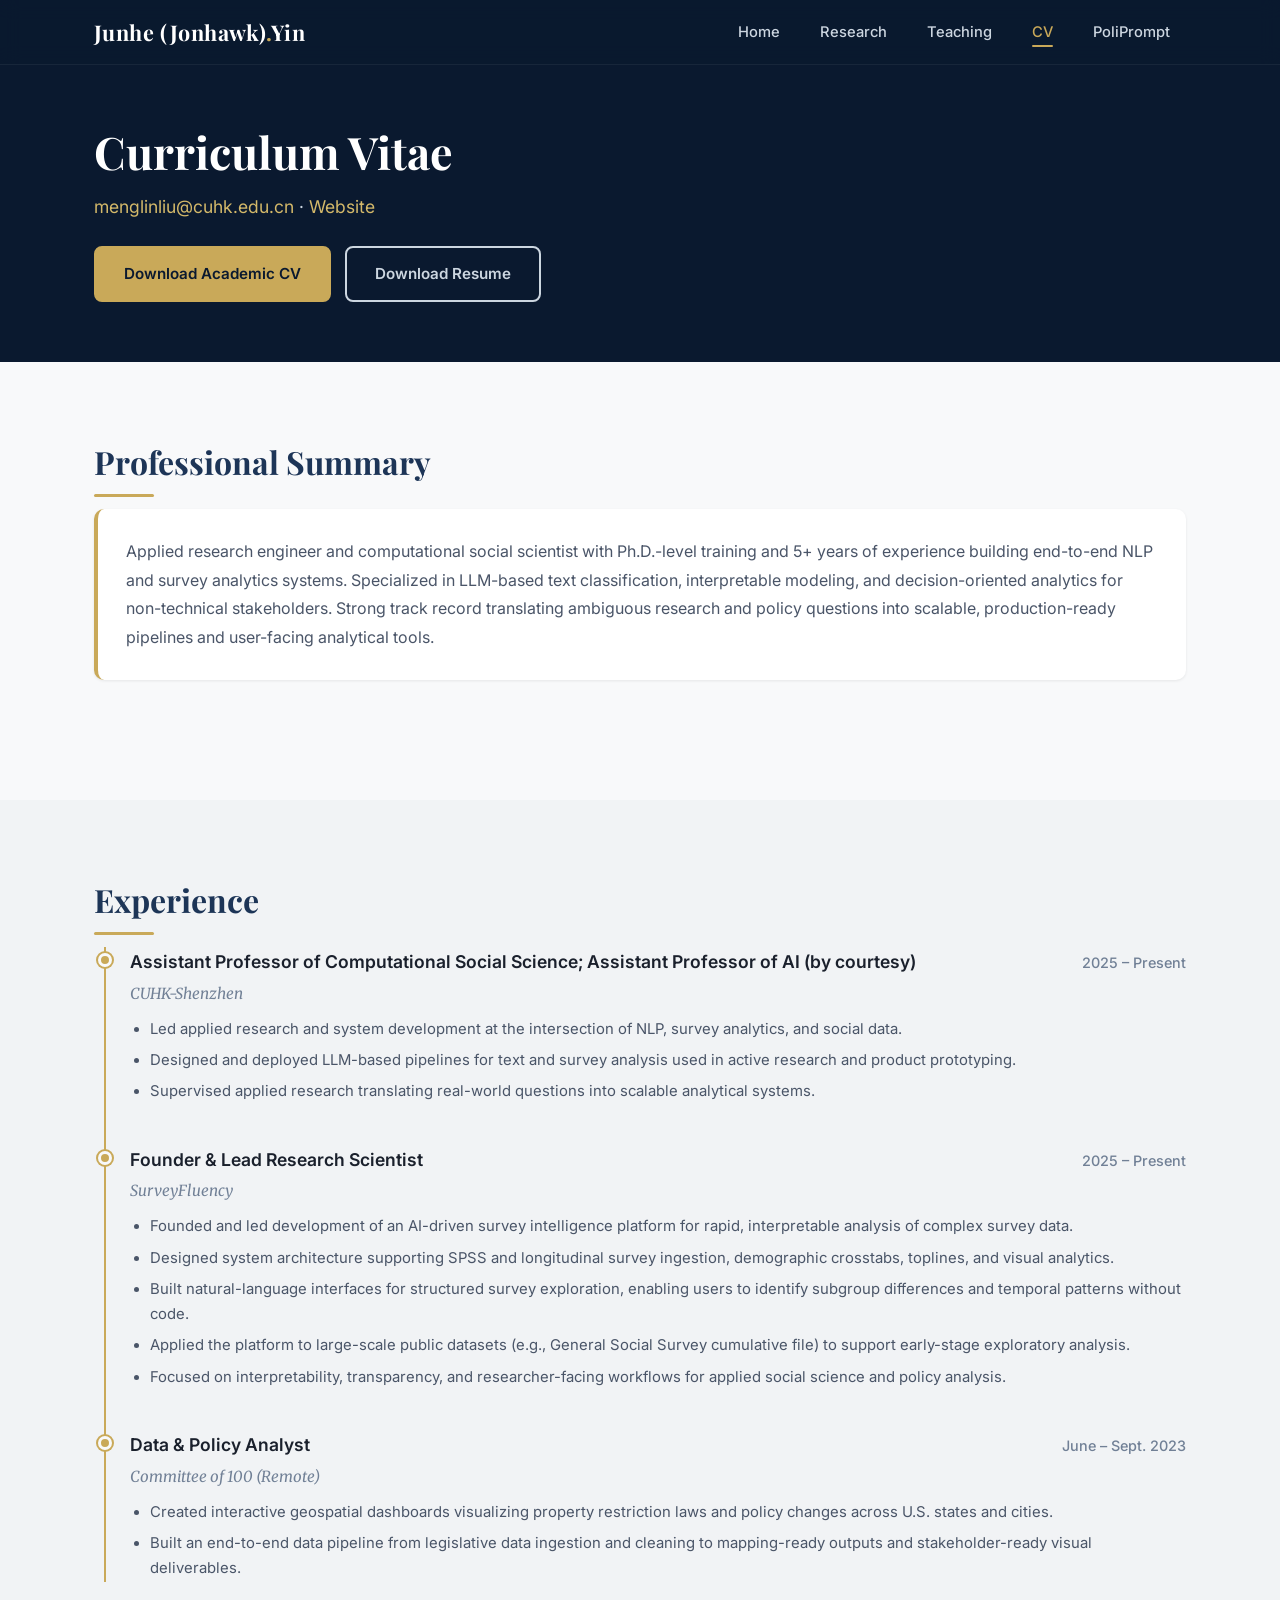
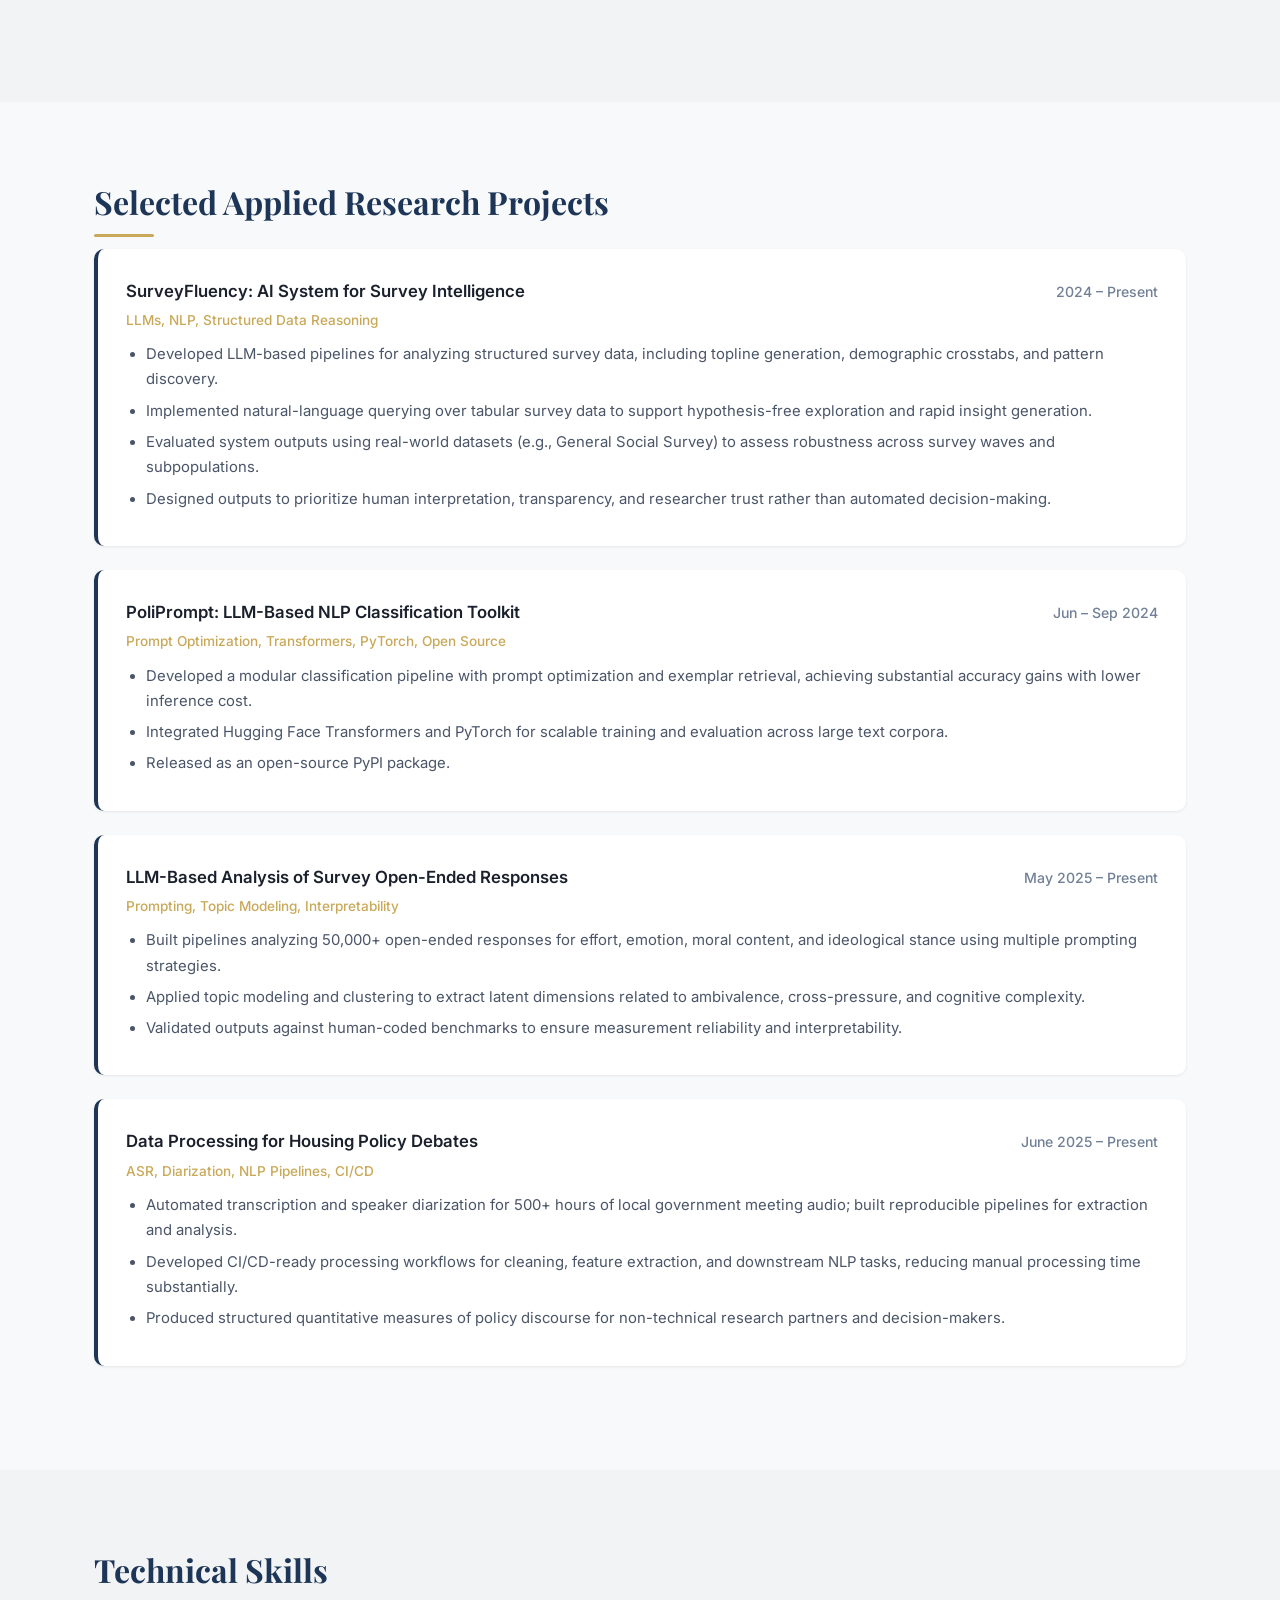
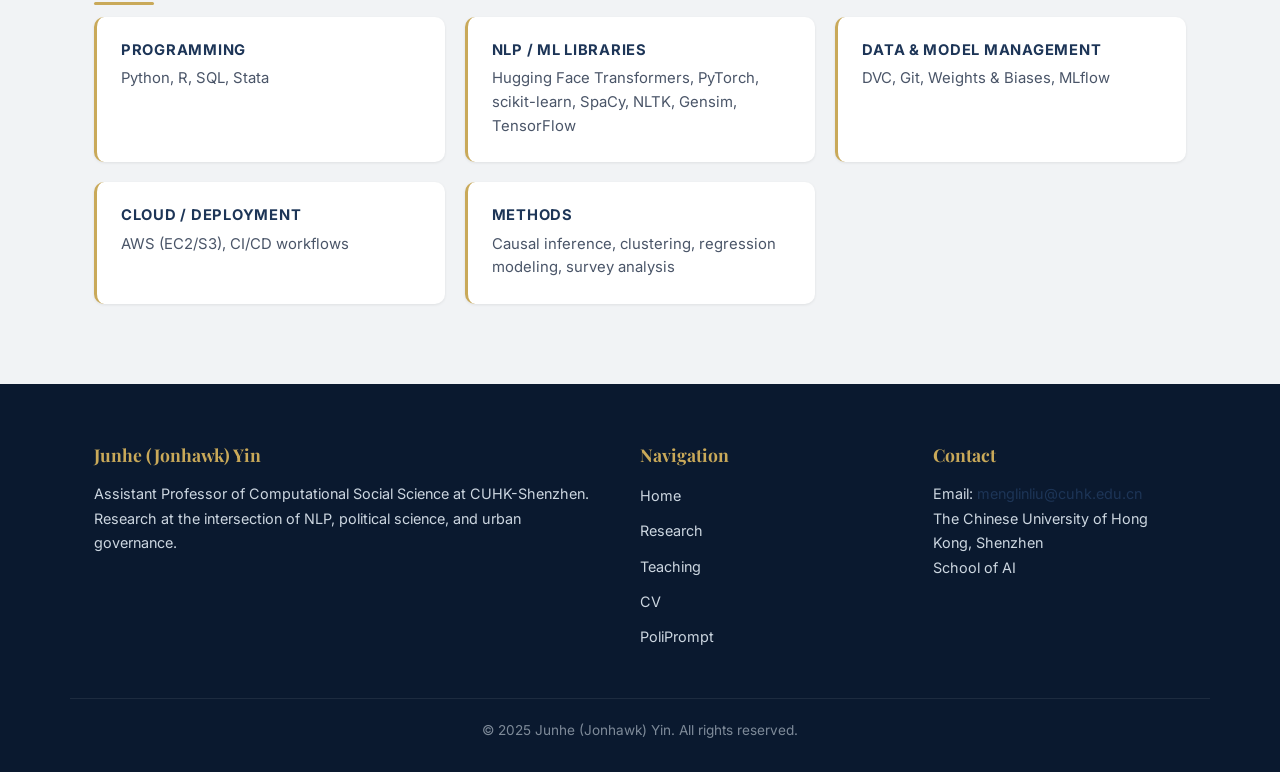
==== CV.html @ c98732db "update" ====
<!DOCTYPE html>
<html lang="en">
<head>
    <meta charset="UTF-8">
    <meta name="viewport" content="width=device-width, initial-scale=1.0">
    <title>CV | Junhe (Jonhawk) Yin</title>

    <link rel="preconnect" href="https://fonts.googleapis.com">
    <link rel="preconnect" href="https://fonts.gstatic.com" crossorigin>
    <link href="https://fonts.googleapis.com/css2?family=Inter:wght@300;400;500;600;700&family=Merriweather:wght@300;400&family=Playfair+Display:wght@400;600;700&display=swap" rel="stylesheet">
    <link rel="stylesheet" href="css/style.css">
</head>
<body>

    <!-- ========== HEADER ========== -->
    <header class="site-header">
        <div class="nav-inner">
            <a href="index.html" class="nav-logo">Junhe (Jonhawk)<span class="dot">.</span>Yin</a>
            <button class="hamburger" aria-label="Toggle navigation">
                <span></span><span></span><span></span>
            </button>
            <ul class="nav-links">
                <li><a href="index.html">Home</a></li>
                <li><a href="research.html">Research</a></li>
                <li><a href="teaching.html">Teaching</a></li>
                <li><a href="CV.html" class="active">CV</a></li>
                <li><a href="Poliprompt_Package.html">PoliPrompt</a></li>
            </ul>
        </div>
    </header>

    <!-- ========== PAGE BANNER ========== -->
    <section class="page-banner">
        <div class="container">
            <h1>Curriculum Vitae</h1>
            <p class="banner-contact">
                <a href="mailto:menglinliu@cuhk.edu.cn">menglinliu@cuhk.edu.cn</a> &middot;
                <a href="https://menglinmileyliu.github.io/index.html">Website</a>
            </p>
            <div class="banner-buttons">
                <a href="MenglinLIU_CV.pdf" target="_blank" class="btn btn-gold">Download Academic CV</a>
                <a href="MenglinLiu_Resume.pdf" target="_blank" class="btn btn-outline">Download Resume</a>
            </div>
        </div>
    </section>

    <!-- ========== SUMMARY ========== -->
    <section class="section">
        <div class="container">
            <h2 class="section-heading reveal">Professional Summary</h2>
            <div class="summary-box reveal" data-delay="100">
                Applied research engineer and computational social scientist with Ph.D.-level training and 5+ years of experience building end-to-end NLP and survey analytics systems. Specialized in LLM-based text classification, interpretable modeling, and decision-oriented analytics for non-technical stakeholders. Strong track record translating ambiguous research and policy questions into scalable, production-ready pipelines and user-facing analytical tools.
            </div>
        </div>
    </section>

    <!-- ========== EXPERIENCE TIMELINE ========== -->
    <section class="section section--alt">
        <div class="container">
            <h2 class="section-heading reveal">Experience</h2>

            <div class="timeline reveal" data-delay="100">
                <div class="timeline-item">
                    <div class="tl-header">
                        <span class="tl-title">Assistant Professor of Computational Social Science; Assistant Professor of AI (by courtesy)</span>
                        <span class="tl-date">2025 &ndash; Present</span>
                    </div>
                    <div class="tl-org">CUHK-Shenzhen</div>
                    <ul>
                        <li>Led applied research and system development at the intersection of NLP, survey analytics, and social data.</li>
                        <li>Designed and deployed LLM-based pipelines for text and survey analysis used in active research and product prototyping.</li>
                        <li>Supervised applied research translating real-world questions into scalable analytical systems.</li>
                    </ul>
                </div>

                <div class="timeline-item">
                    <div class="tl-header">
                        <span class="tl-title">Founder &amp; Lead Research Scientist</span>
                        <span class="tl-date">2025 &ndash; Present</span>
                    </div>
                    <div class="tl-org">SurveyFluency</div>
                    <ul>
                        <li>Founded and led development of an AI-driven survey intelligence platform for rapid, interpretable analysis of complex survey data.</li>
                        <li>Designed system architecture supporting SPSS and longitudinal survey ingestion, demographic crosstabs, toplines, and visual analytics.</li>
                        <li>Built natural-language interfaces for structured survey exploration, enabling users to identify subgroup differences and temporal patterns without code.</li>
                        <li>Applied the platform to large-scale public datasets (e.g., General Social Survey cumulative file) to support early-stage exploratory analysis.</li>
                        <li>Focused on interpretability, transparency, and researcher-facing workflows for applied social science and policy analysis.</li>
                    </ul>
                </div>

                <div class="timeline-item">
                    <div class="tl-header">
                        <span class="tl-title">Data &amp; Policy Analyst</span>
                        <span class="tl-date">June &ndash; Sept. 2023</span>
                    </div>
                    <div class="tl-org">Committee of 100 (Remote)</div>
                    <ul>
                        <li>Created interactive geospatial dashboards visualizing property restriction laws and policy changes across U.S. states and cities.</li>
                        <li>Built an end-to-end data pipeline from legislative data ingestion and cleaning to mapping-ready outputs and stakeholder-ready visual deliverables.</li>
                    </ul>
                </div>
            </div>
        </div>
    </section>

    <!-- ========== PROJECTS ========== -->
    <section class="section">
        <div class="container">
            <h2 class="section-heading reveal">Selected Applied Research Projects</h2>

            <div class="project-item reveal" data-delay="100">
                <div class="proj-header">
                    <span class="proj-title">SurveyFluency: AI System for Survey Intelligence</span>
                    <span class="proj-date">2024 &ndash; Present</span>
                </div>
                <p class="proj-tech">LLMs, NLP, Structured Data Reasoning</p>
                <ul>
                    <li>Developed LLM-based pipelines for analyzing structured survey data, including topline generation, demographic crosstabs, and pattern discovery.</li>
                    <li>Implemented natural-language querying over tabular survey data to support hypothesis-free exploration and rapid insight generation.</li>
                    <li>Evaluated system outputs using real-world datasets (e.g., General Social Survey) to assess robustness across survey waves and subpopulations.</li>
                    <li>Designed outputs to prioritize human interpretation, transparency, and researcher trust rather than automated decision-making.</li>
                </ul>
            </div>

            <div class="project-item reveal" data-delay="200">
                <div class="proj-header">
                    <span class="proj-title">PoliPrompt: LLM-Based NLP Classification Toolkit</span>
                    <span class="proj-date">Jun &ndash; Sep 2024</span>
                </div>
                <p class="proj-tech">Prompt Optimization, Transformers, PyTorch, Open Source</p>
                <ul>
                    <li>Developed a modular classification pipeline with prompt optimization and exemplar retrieval, achieving substantial accuracy gains with lower inference cost.</li>
                    <li>Integrated Hugging Face Transformers and PyTorch for scalable training and evaluation across large text corpora.</li>
                    <li>Released as an open-source PyPI package.</li>
                </ul>
            </div>

            <div class="project-item reveal" data-delay="300">
                <div class="proj-header">
                    <span class="proj-title">LLM-Based Analysis of Survey Open-Ended Responses</span>
                    <span class="proj-date">May 2025 &ndash; Present</span>
                </div>
                <p class="proj-tech">Prompting, Topic Modeling, Interpretability</p>
                <ul>
                    <li>Built pipelines analyzing 50,000+ open-ended responses for effort, emotion, moral content, and ideological stance using multiple prompting strategies.</li>
                    <li>Applied topic modeling and clustering to extract latent dimensions related to ambivalence, cross-pressure, and cognitive complexity.</li>
                    <li>Validated outputs against human-coded benchmarks to ensure measurement reliability and interpretability.</li>
                </ul>
            </div>

            <div class="project-item reveal" data-delay="400">
                <div class="proj-header">
                    <span class="proj-title">Data Processing for Housing Policy Debates</span>
                    <span class="proj-date">June 2025 &ndash; Present</span>
                </div>
                <p class="proj-tech">ASR, Diarization, NLP Pipelines, CI/CD</p>
                <ul>
                    <li>Automated transcription and speaker diarization for 500+ hours of local government meeting audio; built reproducible pipelines for extraction and analysis.</li>
                    <li>Developed CI/CD-ready processing workflows for cleaning, feature extraction, and downstream NLP tasks, reducing manual processing time substantially.</li>
                    <li>Produced structured quantitative measures of policy discourse for non-technical research partners and decision-makers.</li>
                </ul>
            </div>
        </div>
    </section>

    <!-- ========== SKILLS ========== -->
    <section class="section section--alt">
        <div class="container">
            <h2 class="section-heading reveal">Technical Skills</h2>
            <div class="skills-grid reveal" data-delay="100">
                <div class="skill-card">
                    <h4>Programming</h4>
                    <p>Python, R, SQL, Stata</p>
                </div>
                <div class="skill-card">
                    <h4>NLP / ML Libraries</h4>
                    <p>Hugging Face Transformers, PyTorch, scikit-learn, SpaCy, NLTK, Gensim, TensorFlow</p>
                </div>
                <div class="skill-card">
                    <h4>Data &amp; Model Management</h4>
                    <p>DVC, Git, Weights &amp; Biases, MLflow</p>
                </div>
                <div class="skill-card">
                    <h4>Cloud / Deployment</h4>
                    <p>AWS (EC2/S3), CI/CD workflows</p>
                </div>
                <div class="skill-card">
                    <h4>Methods</h4>
                    <p>Causal inference, clustering, regression modeling, survey analysis</p>
                </div>
            </div>
        </div>
    </section>

    <!-- ========== FOOTER ========== -->
    <footer class="site-footer">
        <div class="footer-grid">
            <div class="footer-col">
                <h4>Junhe (Jonhawk) Yin</h4>
                <p>Assistant Professor of Computational Social Science at CUHK-Shenzhen. Research at the intersection of NLP, political science, and urban governance.</p>
            </div>
            <div class="footer-col">
                <h4>Navigation</h4>
                <ul>
                    <li><a href="index.html">Home</a></li>
                    <li><a href="research.html">Research</a></li>
                    <li><a href="teaching.html">Teaching</a></li>
                    <li><a href="CV.html">CV</a></li>
                    <li><a href="Poliprompt_Package.html">PoliPrompt</a></li>
                </ul>
            </div>
            <div class="footer-col">
                <h4>Contact</h4>
                <p>
                    Email: <a href="mailto:menglinliu@cuhk.edu.cn">menglinliu@cuhk.edu.cn</a><br>
                    The Chinese University of Hong Kong, Shenzhen<br>
                    School of AI
                </p>
            </div>
        </div>
        <div class="footer-bottom">
            &copy; 2025 Junhe (Jonhawk) Yin. All rights reserved.
        </div>
    </footer>

    <script src="js/main.js"></script>
</body>
</html>
---- css/style.css ----
/* ============================================
   Junhe (Jonhawk) Yin Academic Portfolio
   Elegant Academic — Deep Navy & Gold
   ============================================ */

/* ---------- Design Tokens ---------- */
:root {
  --navy-900: #0a192f;
  --navy-800: #112240;
  --navy-700: #1d3557;
  --navy-100: #ccd6e0;
  --gold-500: #c9a959;
  --gold-400: #d4b96a;
  --gold-100: #f5f0e1;
  --off-white: #f8f9fa;
  --gray-50:  #f1f3f5;
  --text-dark: #1a202c;
  --text-body: #4a5568;
  --text-muted: #718096;
  --white: #ffffff;
  --shadow-sm: 0 1px 3px rgba(0,0,0,.08);
  --shadow-md: 0 4px 14px rgba(0,0,0,.1);
  --shadow-lg: 0 10px 30px rgba(0,0,0,.12);
  --radius: 10px;
  --transition: .3s ease;
}

/* ---------- Reset & Base ---------- */
*,*::before,*::after { box-sizing: border-box; margin: 0; padding: 0; }

html { scroll-behavior: smooth; }

body {
  font-family: 'Inter', -apple-system, BlinkMacSystemFont, 'Segoe UI', sans-serif;
  line-height: 1.7;
  color: var(--text-body);
  background-color: var(--off-white);
  font-size: 16px;
  overflow-x: hidden;
}

img { max-width: 100%; display: block; }

a { color: var(--navy-700); text-decoration: none; transition: color var(--transition); }
a:hover { color: var(--gold-500); }

h1,h2,h3,h4 {
  font-family: 'Playfair Display', Georgia, serif;
  color: var(--text-dark);
  line-height: 1.25;
}

/* ---------- Utility ---------- */
.container {
  max-width: 1140px;
  margin: 0 auto;
  padding: 0 24px;
}

.section { padding: 80px 0; }
.section--alt { background-color: var(--gray-50); }

.section-heading {
  font-size: 2rem;
  margin-bottom: 12px;
  color: var(--navy-700);
}

.section-heading::after {
  content: '';
  display: block;
  width: 60px;
  height: 3px;
  background: var(--gold-500);
  margin-top: 12px;
  border-radius: 2px;
}

.section-sub {
  color: var(--text-muted);
  font-size: 1.05rem;
  margin-bottom: 40px;
  max-width: 640px;
}

/* ---------- Scroll Reveal ---------- */
.reveal {
  opacity: 0;
  transform: translateY(30px);
  transition: opacity .6s ease, transform .6s ease;
}
.reveal.visible {
  opacity: 1;
  transform: translateY(0);
}

/* Respect reduced motion */
@media (prefers-reduced-motion: reduce) {
  .reveal { opacity: 1; transform: none; transition: none; }
}

/* ---------- Sticky Navigation ---------- */
.site-header {
  position: fixed;
  top: 0; left: 0; right: 0;
  z-index: 1000;
  background: rgba(10,25,47,.92);
  backdrop-filter: blur(10px);
  -webkit-backdrop-filter: blur(10px);
  border-bottom: 1px solid rgba(255,255,255,.06);
  transition: box-shadow var(--transition);
}

.site-header.scrolled {
  box-shadow: 0 2px 20px rgba(0,0,0,.25);
}

.nav-inner {
  display: flex;
  align-items: center;
  justify-content: space-between;
  height: 64px;
  max-width: 1140px;
  margin: 0 auto;
  padding: 0 24px;
}

.nav-logo {
  font-family: 'Playfair Display', Georgia, serif;
  font-size: 1.35rem;
  font-weight: 700;
  color: var(--white);
  letter-spacing: .02em;
}
.nav-logo .dot { color: var(--gold-500); }

.nav-links {
  list-style: none;
  display: flex;
  gap: 8px;
}

.nav-links a {
  color: var(--navy-100);
  font-size: .92rem;
  font-weight: 500;
  padding: 8px 16px;
  border-radius: 6px;
  transition: color var(--transition), background var(--transition);
  position: relative;
}

.nav-links a:hover {
  color: var(--gold-400);
}

.nav-links a.active {
  color: var(--gold-500);
}
.nav-links a.active::after {
  content: '';
  position: absolute;
  bottom: 2px;
  left: 16px;
  right: 16px;
  height: 2px;
  background: var(--gold-500);
  border-radius: 1px;
}

/* Hamburger */
.hamburger {
  display: none;
  flex-direction: column;
  gap: 5px;
  background: none;
  border: none;
  cursor: pointer;
  padding: 4px;
}
.hamburger span {
  display: block;
  width: 24px;
  height: 2px;
  background: var(--navy-100);
  border-radius: 2px;
  transition: transform var(--transition), opacity var(--transition);
}
.hamburger.open span:nth-child(1) { transform: translateY(7px) rotate(45deg); }
.hamburger.open span:nth-child(2) { opacity: 0; }
.hamburger.open span:nth-child(3) { transform: translateY(-7px) rotate(-45deg); }

/* ---------- Hero (homepage) ---------- */
.hero {
  background: var(--navy-900);
  min-height: 100vh;
  display: flex;
  align-items: center;
  padding-top: 64px; /* header height */
}

.hero-grid {
  display: grid;
  grid-template-columns: 1fr auto;
  gap: 60px;
  align-items: center;
  max-width: 1140px;
  margin: 0 auto;
  padding: 60px 24px;
}

.hero-text { max-width: 600px; }

.hero-greeting {
  font-family: 'Inter', sans-serif;
  font-size: 1rem;
  font-weight: 500;
  color: var(--gold-500);
  letter-spacing: .08em;
  text-transform: uppercase;
  margin-bottom: 12px;
}

.hero-name {
  font-family: 'Playfair Display', Georgia, serif;
  font-size: 3.5rem;
  font-weight: 700;
  color: var(--white);
  margin-bottom: 20px;
  line-height: 1.15;
}

.hero-titles {
  list-style: none;
  margin-bottom: 32px;
}
.hero-titles li {
  color: var(--navy-100);
  font-size: 1.05rem;
  line-height: 1.8;
  padding-left: 16px;
  position: relative;
}
.hero-titles li::before {
  content: '';
  position: absolute;
  left: 0;
  top: 50%;
  width: 6px;
  height: 6px;
  background: var(--gold-500);
  border-radius: 50%;
  transform: translateY(-50%);
}

.hero-buttons { display: flex; gap: 16px; flex-wrap: wrap; }

.btn {
  display: inline-flex;
  align-items: center;
  gap: 8px;
  padding: 13px 28px;
  font-size: .95rem;
  font-weight: 600;
  border-radius: 8px;
  transition: all var(--transition);
  cursor: pointer;
  border: 2px solid transparent;
}

.btn-gold {
  background: var(--gold-500);
  color: var(--navy-900);
  border-color: var(--gold-500);
}
.btn-gold:hover {
  background: var(--gold-400);
  border-color: var(--gold-400);
  color: var(--navy-900);
  transform: translateY(-2px);
  box-shadow: 0 4px 14px rgba(201,169,89,.35);
}

.btn-outline {
  background: transparent;
  color: var(--navy-100);
  border-color: var(--navy-100);
}
.btn-outline:hover {
  border-color: var(--gold-400);
  color: var(--gold-400);
  transform: translateY(-2px);
}

.hero-photo {
  width: 340px;
  height: 340px;
  border-radius: 50%;
  object-fit: cover;
  object-position: center 20%;
  border: 5px solid var(--gold-500);
  box-shadow: 0 0 0 8px rgba(201,169,89,.15);
}

/* ---------- Page Banner (sub-pages) ---------- */
.page-banner {
  background: var(--navy-900);
  padding-top: calc(64px + 60px); /* header + spacing */
  padding-bottom: 60px;
}

.page-banner h1 {
  font-family: 'Playfair Display', Georgia, serif;
  font-size: 2.8rem;
  color: var(--white);
  margin-bottom: 8px;
}

.page-banner p {
  color: var(--navy-100);
  font-size: 1.1rem;
  max-width: 600px;
}

.page-banner .banner-logo {
  width: 120px;
  margin-bottom: 20px;
  border-radius: 10px;
}

/* ---------- Highlight Cards (homepage) ---------- */
.highlights-grid {
  display: grid;
  grid-template-columns: repeat(3, 1fr);
  gap: 28px;
}

.highlight-card {
  background: var(--white);
  border-radius: var(--radius);
  padding: 36px 28px;
  box-shadow: var(--shadow-sm);
  transition: transform var(--transition), box-shadow var(--transition);
  border-top: 3px solid var(--gold-500);
}
.highlight-card:hover {
  transform: translateY(-4px);
  box-shadow: var(--shadow-md);
}

.highlight-card h3 {
  font-size: 1.25rem;
  margin-bottom: 12px;
  color: var(--navy-700);
}

.highlight-card p {
  font-size: .95rem;
  color: var(--text-muted);
  line-height: 1.7;
}

/* ---------- Research Cards ---------- */
.research-card {
  background: var(--white);
  border-radius: var(--radius);
  padding: 32px;
  margin-bottom: 28px;
  box-shadow: var(--shadow-sm);
  border-left: 4px solid var(--gold-500);
  transition: transform var(--transition), box-shadow var(--transition);
}
.research-card:hover {
  transform: translateY(-3px);
  box-shadow: var(--shadow-md);
}

.research-card h3 {
  font-family: 'Inter', sans-serif;
  font-size: 1.15rem;
  font-weight: 600;
  color: var(--navy-700);
  margin-bottom: 6px;
  line-height: 1.45;
}

.research-card h3 a {
  color: var(--navy-700);
}
.research-card h3 a:hover {
  color: var(--gold-500);
}

.research-card .authors {
  font-family: 'Merriweather', Georgia, serif;
  font-style: italic;
  color: var(--text-muted);
  font-size: .92rem;
  margin-bottom: 10px;
}

.journal-badge {
  display: inline-block;
  background: var(--gold-100);
  color: var(--navy-700);
  font-size: .78rem;
  font-weight: 600;
  text-transform: uppercase;
  letter-spacing: .06em;
  padding: 4px 12px;
  border-radius: 4px;
  margin-bottom: 12px;
}

.research-card details {
  margin-top: 14px;
  border-top: 1px solid #e8ecf1;
  padding-top: 14px;
}

.research-card details summary {
  cursor: pointer;
  font-weight: 600;
  font-size: .9rem;
  color: var(--navy-700);
  user-select: none;
  list-style: none;
  display: flex;
  align-items: center;
  gap: 6px;
}

.research-card details summary::-webkit-details-marker { display: none; }

.research-card details summary::before {
  content: '+';
  display: inline-flex;
  align-items: center;
  justify-content: center;
  width: 20px;
  height: 20px;
  border-radius: 50%;
  background: var(--gold-100);
  color: var(--navy-700);
  font-size: .85rem;
  font-weight: 700;
  flex-shrink: 0;
  transition: transform var(--transition);
}

.research-card details[open] summary::before {
  content: '\2212';
  transform: rotate(0deg);
}

.research-card details .abstract-text {
  margin-top: 12px;
  font-size: .93rem;
  color: var(--text-body);
  line-height: 1.8;
}

.research-card .extra-link {
  display: inline-block;
  margin-top: 12px;
  font-size: .9rem;
  font-weight: 600;
  color: var(--gold-500);
}
.research-card .extra-link:hover {
  color: var(--gold-400);
}

/* ---------- Teaching Cards ---------- */
.teaching-group { margin-bottom: 48px; }

.teaching-group-title {
  font-family: 'Playfair Display', Georgia, serif;
  font-size: 1.5rem;
  color: var(--navy-700);
  margin-bottom: 24px;
}

.teaching-grid {
  display: grid;
  grid-template-columns: repeat(auto-fill, minmax(320px, 1fr));
  gap: 24px;
}

.teaching-card {
  background: var(--white);
  border-radius: var(--radius);
  padding: 28px;
  box-shadow: var(--shadow-sm);
  border-top: 3px solid var(--gold-500);
  transition: transform var(--transition), box-shadow var(--transition);
}
.teaching-card:hover {
  transform: translateY(-3px);
  box-shadow: var(--shadow-md);
}

.teaching-card h4 {
  font-family: 'Inter', sans-serif;
  font-size: 1.05rem;
  font-weight: 600;
  color: var(--navy-700);
  margin-bottom: 6px;
}

.teaching-card .institution {
  font-size: .9rem;
  color: var(--text-muted);
  margin-bottom: 12px;
}

.teaching-card .terms {
  list-style: none;
  display: flex;
  flex-wrap: wrap;
  gap: 6px;
}

.teaching-card .terms li {
  background: var(--gray-50);
  color: var(--text-muted);
  font-size: .82rem;
  padding: 3px 10px;
  border-radius: 4px;
}

/* ---------- CV Timeline ---------- */
.timeline {
  position: relative;
  padding-left: 36px;
}

.timeline::before {
  content: '';
  position: absolute;
  left: 10px;
  top: 0;
  bottom: 0;
  width: 2px;
  background: var(--gold-500);
}

.timeline-item {
  position: relative;
  margin-bottom: 40px;
}

.timeline-item::before {
  content: '';
  position: absolute;
  left: -32px;
  top: 6px;
  width: 14px;
  height: 14px;
  border-radius: 50%;
  background: var(--gold-500);
  border: 3px solid var(--off-white);
  box-shadow: 0 0 0 2px var(--gold-500);
}

.timeline-item .tl-header {
  display: flex;
  justify-content: space-between;
  align-items: baseline;
  flex-wrap: wrap;
  gap: 8px;
  margin-bottom: 4px;
}

.timeline-item .tl-title {
  font-family: 'Inter', sans-serif;
  font-weight: 600;
  font-size: 1.1rem;
  color: var(--text-dark);
}

.timeline-item .tl-date {
  font-size: .9rem;
  color: var(--text-muted);
  font-weight: 500;
}

.timeline-item .tl-org {
  font-family: 'Merriweather', Georgia, serif;
  font-style: italic;
  color: var(--text-muted);
  font-size: .95rem;
  margin-bottom: 10px;
}

.timeline-item ul {
  list-style: disc;
  padding-left: 20px;
}
.timeline-item li {
  font-size: .93rem;
  margin-bottom: 6px;
  color: var(--text-body);
}

/* ---------- Skills Grid ---------- */
.skills-grid {
  display: grid;
  grid-template-columns: repeat(auto-fill, minmax(260px, 1fr));
  gap: 20px;
}

.skill-card {
  background: var(--white);
  border-radius: var(--radius);
  padding: 24px;
  box-shadow: var(--shadow-sm);
  border-left: 3px solid var(--gold-500);
}

.skill-card h4 {
  font-family: 'Inter', sans-serif;
  font-size: .92rem;
  font-weight: 700;
  text-transform: uppercase;
  letter-spacing: .05em;
  color: var(--navy-700);
  margin-bottom: 8px;
}

.skill-card p {
  font-size: .93rem;
  color: var(--text-body);
  line-height: 1.6;
}

/* ---------- Projects (CV) ---------- */
.project-item {
  background: var(--white);
  border-radius: var(--radius);
  padding: 28px;
  margin-bottom: 24px;
  box-shadow: var(--shadow-sm);
  border-left: 4px solid var(--navy-700);
}

.project-item .proj-header {
  display: flex;
  justify-content: space-between;
  align-items: baseline;
  flex-wrap: wrap;
  gap: 8px;
  margin-bottom: 4px;
}

.project-item .proj-title {
  font-family: 'Inter', sans-serif;
  font-weight: 600;
  font-size: 1.05rem;
  color: var(--text-dark);
}

.project-item .proj-date {
  font-size: .88rem;
  color: var(--text-muted);
  font-weight: 500;
}

.project-item .proj-tech {
  font-size: .85rem;
  color: var(--gold-500);
  font-weight: 500;
  margin-bottom: 10px;
}

.project-item ul {
  list-style: disc;
  padding-left: 20px;
}
.project-item li {
  font-size: .93rem;
  margin-bottom: 6px;
  color: var(--text-body);
}

/* ---------- PoliPrompt Feature Cards ---------- */
.feature-grid {
  display: grid;
  grid-template-columns: repeat(auto-fill, minmax(340px, 1fr));
  gap: 28px;
}

.feature-card {
  background: var(--white);
  border-radius: var(--radius);
  padding: 36px 28px;
  box-shadow: var(--shadow-sm);
  border-top: 3px solid var(--gold-500);
  transition: transform var(--transition), box-shadow var(--transition);
}
.feature-card:hover {
  transform: translateY(-4px);
  box-shadow: var(--shadow-md);
}

.feature-card h3 {
  font-family: 'Inter', sans-serif;
  font-size: 1.15rem;
  font-weight: 600;
  color: var(--navy-700);
  margin-bottom: 10px;
}

.feature-card p {
  font-size: .93rem;
  color: var(--text-body);
  line-height: 1.7;
  margin-bottom: 16px;
}

.feature-card .btn {
  font-size: .88rem;
  padding: 10px 20px;
}

/* ---------- Banner Buttons (CV, Teaching) ---------- */
.banner-buttons {
  display: flex;
  gap: 14px;
  margin-top: 24px;
  flex-wrap: wrap;
}

.banner-contact {
  color: var(--navy-100);
  font-size: .95rem;
  margin-top: 12px;
}
.banner-contact a {
  color: var(--gold-400);
}
.banner-contact a:hover {
  color: var(--gold-500);
}

/* ---------- Summary Box ---------- */
.summary-box {
  background: var(--white);
  border-left: 4px solid var(--gold-500);
  border-radius: var(--radius);
  padding: 28px;
  margin-bottom: 40px;
  box-shadow: var(--shadow-sm);
  font-size: 1rem;
  color: var(--text-body);
  line-height: 1.8;
}

/* ---------- Footer ---------- */
.site-footer {
  background: var(--navy-900);
  color: var(--navy-100);
  padding: 60px 0 30px;
  margin-top: 0;
}

.footer-grid {
  display: grid;
  grid-template-columns: 2fr 1fr 1fr;
  gap: 40px;
  max-width: 1140px;
  margin: 0 auto;
  padding: 0 24px;
}

.footer-col h4 {
  font-family: 'Playfair Display', Georgia, serif;
  font-size: 1.1rem;
  color: var(--gold-500);
  margin-bottom: 16px;
}

.footer-col p {
  font-size: .9rem;
  color: var(--navy-100);
  line-height: 1.7;
}

.footer-col ul {
  list-style: none;
}
.footer-col ul li { margin-bottom: 8px; }
.footer-col ul li a {
  color: var(--navy-100);
  font-size: .9rem;
  transition: color var(--transition);
}
.footer-col ul li a:hover { color: var(--gold-400); }

.footer-bottom {
  max-width: 1140px;
  margin: 40px auto 0;
  padding: 20px 24px 0;
  border-top: 1px solid rgba(255,255,255,.08);
  text-align: center;
  font-size: .85rem;
  color: rgba(204,214,224,.6);
}

/* ---------- About Section (homepage) ---------- */
.about-text p {
  font-size: 1.05rem;
  color: var(--text-body);
  line-height: 1.85;
  margin-bottom: 1.2em;
}

.about-text em {
  font-family: 'Merriweather', Georgia, serif;
  font-style: italic;
  color: var(--text-dark);
}

.about-text a {
  color: var(--navy-700);
  font-weight: 500;
  border-bottom: 1px solid var(--gold-500);
}
.about-text a:hover { color: var(--gold-500); }

/* ---------- Responsive ---------- */
@media (max-width: 1024px) {
  .hero-name { font-size: 2.8rem; }
  .hero-photo { width: 280px; height: 280px; }
  .highlights-grid { grid-template-columns: 1fr 1fr; }
  .footer-grid { grid-template-columns: 1fr 1fr; }
}

@media (max-width: 768px) {
  /* Navigation */
  .nav-links {
    position: fixed;
    top: 64px;
    left: 0;
    right: 0;
    background: var(--navy-900);
    flex-direction: column;
    padding: 20px 24px;
    gap: 4px;
    transform: translateY(-120%);
    transition: transform .35s ease;
    box-shadow: 0 8px 20px rgba(0,0,0,.3);
  }
  .nav-links.open { transform: translateY(0); }
  .nav-links a { padding: 12px 16px; font-size: 1rem; }
  .hamburger { display: flex; }

  /* Hero */
  .hero { min-height: auto; padding-top: 64px; }
  .hero-grid {
    grid-template-columns: 1fr;
    text-align: center;
    gap: 40px;
    padding: 40px 24px 60px;
  }
  .hero-text { max-width: 100%; }
  .hero-photo {
    width: 240px; height: 240px;
    margin: 0 auto;
    order: -1;
  }
  .hero-name { font-size: 2.2rem; }
  .hero-titles li { text-align: left; }
  .hero-buttons { justify-content: center; }

  /* Page Banner */
  .page-banner { padding-top: calc(64px + 40px); padding-bottom: 40px; }
  .page-banner h1 { font-size: 2rem; }

  /* Grids */
  .highlights-grid { grid-template-columns: 1fr; }
  .teaching-grid { grid-template-columns: 1fr; }
  .skills-grid { grid-template-columns: 1fr; }
  .feature-grid { grid-template-columns: 1fr; }

  /* Footer */
  .footer-grid { grid-template-columns: 1fr; gap: 28px; }

  /* Section */
  .section { padding: 50px 0; }
  .section-heading { font-size: 1.6rem; }
}

@media (max-width: 480px) {
  .hero-name { font-size: 1.8rem; }
  .hero-photo { width: 200px; height: 200px; }
  .btn { padding: 11px 22px; font-size: .88rem; }
  .research-card { padding: 24px 20px; }
  .teaching-card { padding: 22px 18px; }
}
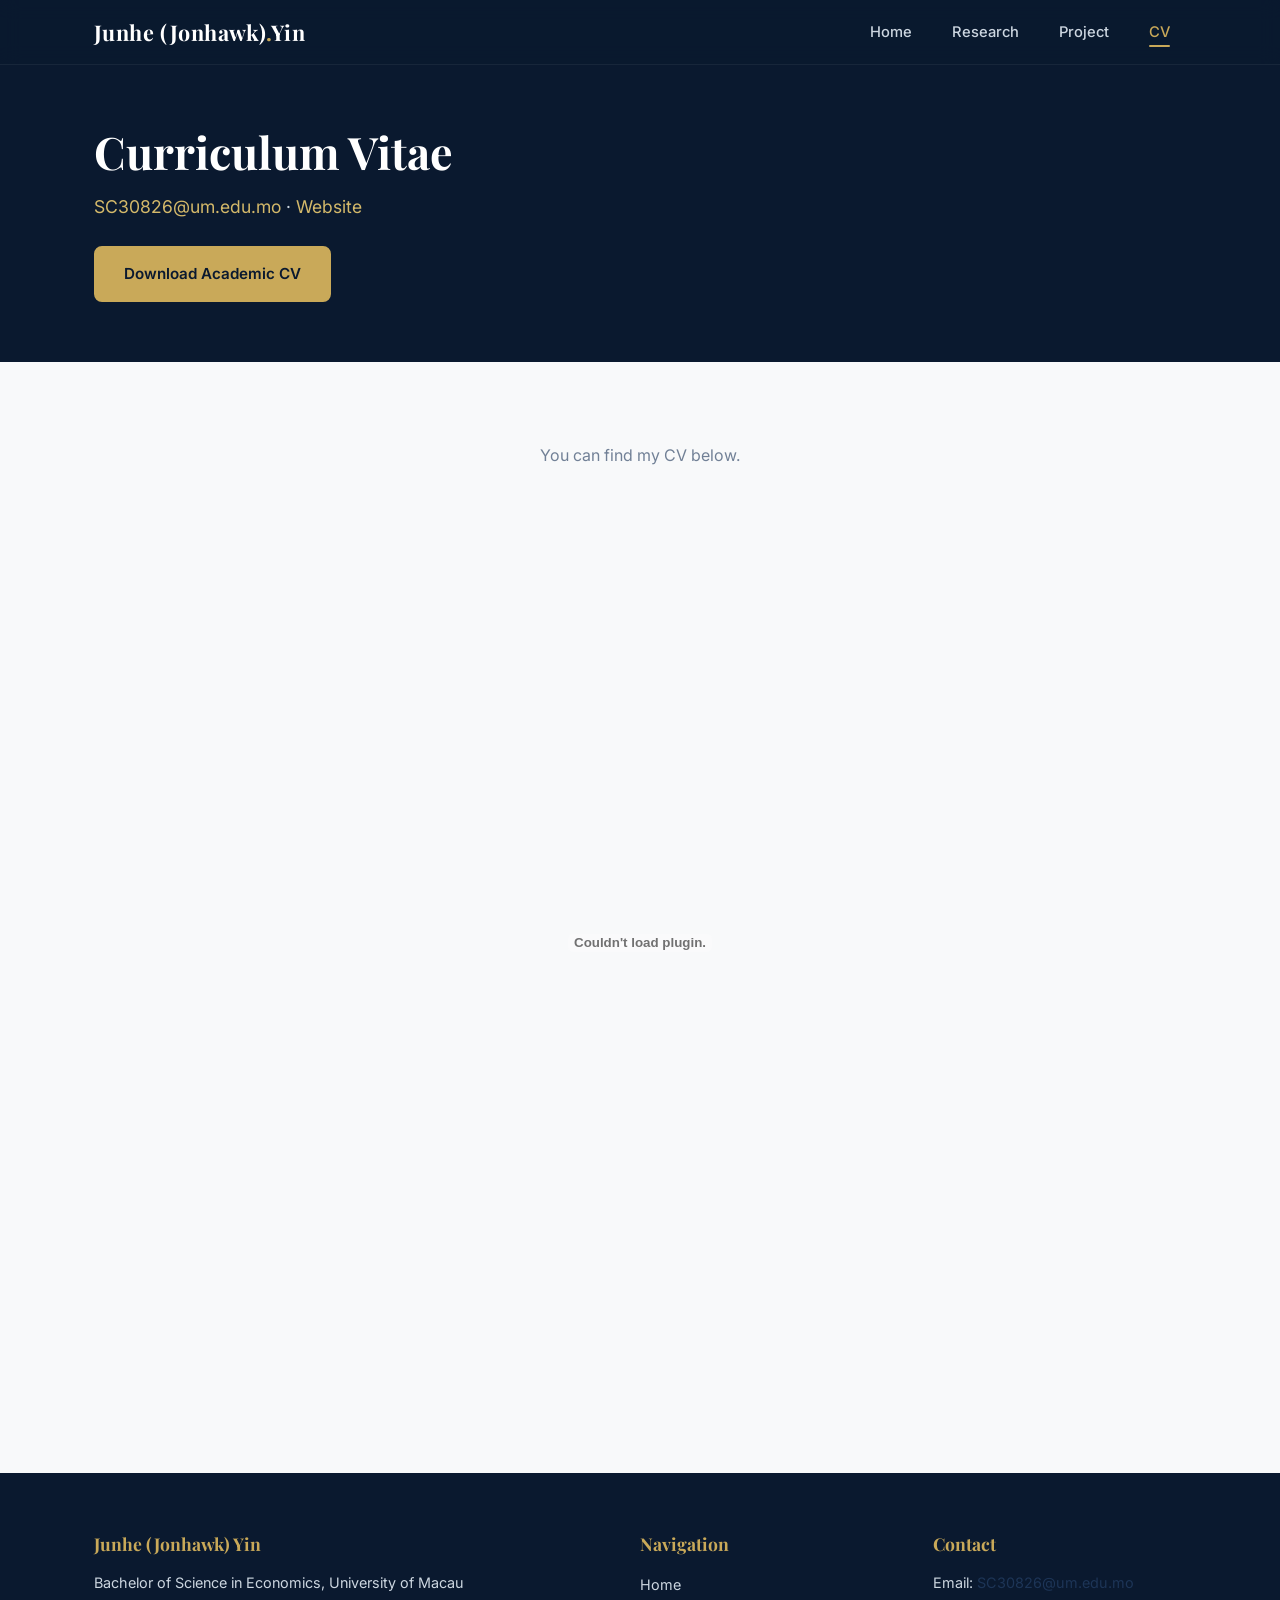
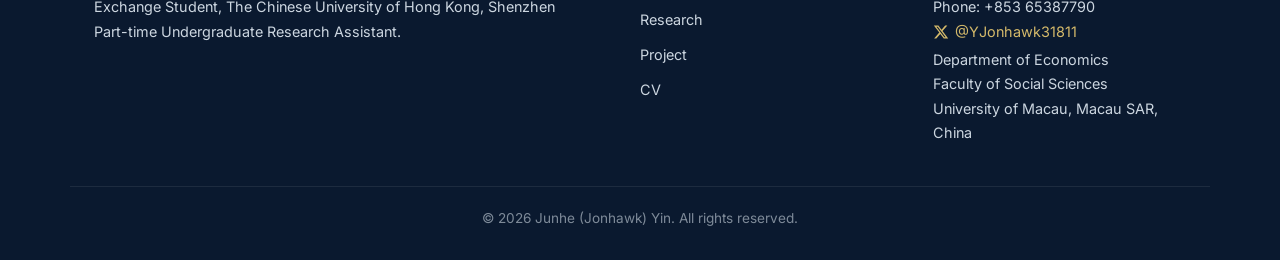
==== commit c25a27ca: "update" ====
--- a/CV.html
+++ b/CV.html
@@ -22,9 +22,9 @@
             <ul class="nav-links">
                 <li><a href="index.html">Home</a></li>
                 <li><a href="research.html">Research</a></li>
-                <li><a href="teaching.html">Teaching</a></li>
+                <li><a href="project.html">Project</a></li>
                 <li><a href="CV.html" class="active">CV</a></li>
-                <li><a href="Poliprompt_Package.html">PoliPrompt</a></li>
+<!--                 <li><a href="Poliprompt_Package.html">PoliPrompt</a></li> -->
             </ul>
         </div>
     </header>
@@ -34,160 +34,23 @@
         <div class="container">
             <h1>Curriculum Vitae</h1>
             <p class="banner-contact">
-                <a href="mailto:menglinliu@cuhk.edu.cn">menglinliu@cuhk.edu.cn</a> &middot;
-                <a href="https://menglinmileyliu.github.io/index.html">Website</a>
+                <a href="mailto:SC30826@um.edu.mo">SC30826@um.edu.mo</a> &middot;
+                <a href="https://jonhawk-jh-yin.github.io/index.html">Website</a>
             </p>
             <div class="banner-buttons">
-                <a href="MenglinLIU_CV.pdf" target="_blank" class="btn btn-gold">Download Academic CV</a>
-                <a href="MenglinLiu_Resume.pdf" target="_blank" class="btn btn-outline">Download Resume</a>
+                <a href="YIN_CV.pdf" download class="btn btn-gold">Download Academic CV</a>
             </div>
         </div>
     </section>
 
-    <!-- ========== SUMMARY ========== -->
+    <!-- ========== EMBEDDED PDF CV ========== -->
     <section class="section">
         <div class="container">
-            <h2 class="section-heading reveal">Professional Summary</h2>
-            <div class="summary-box reveal" data-delay="100">
-                Applied research engineer and computational social scientist with Ph.D.-level training and 5+ years of experience building end-to-end NLP and survey analytics systems. Specialized in LLM-based text classification, interpretable modeling, and decision-oriented analytics for non-technical stakeholders. Strong track record translating ambiguous research and policy questions into scalable, production-ready pipelines and user-facing analytical tools.
-            </div>
-        </div>
-    </section>
-
-    <!-- ========== EXPERIENCE TIMELINE ========== -->
-    <section class="section section--alt">
-        <div class="container">
-            <h2 class="section-heading reveal">Experience</h2>
-
-            <div class="timeline reveal" data-delay="100">
-                <div class="timeline-item">
-                    <div class="tl-header">
-                        <span class="tl-title">Assistant Professor of Computational Social Science; Assistant Professor of AI (by courtesy)</span>
-                        <span class="tl-date">2025 &ndash; Present</span>
-                    </div>
-                    <div class="tl-org">CUHK-Shenzhen</div>
-                    <ul>
-                        <li>Led applied research and system development at the intersection of NLP, survey analytics, and social data.</li>
-                        <li>Designed and deployed LLM-based pipelines for text and survey analysis used in active research and product prototyping.</li>
-                        <li>Supervised applied research translating real-world questions into scalable analytical systems.</li>
-                    </ul>
-                </div>
-
-                <div class="timeline-item">
-                    <div class="tl-header">
-                        <span class="tl-title">Founder &amp; Lead Research Scientist</span>
-                        <span class="tl-date">2025 &ndash; Present</span>
-                    </div>
-                    <div class="tl-org">SurveyFluency</div>
-                    <ul>
-                        <li>Founded and led development of an AI-driven survey intelligence platform for rapid, interpretable analysis of complex survey data.</li>
-                        <li>Designed system architecture supporting SPSS and longitudinal survey ingestion, demographic crosstabs, toplines, and visual analytics.</li>
-                        <li>Built natural-language interfaces for structured survey exploration, enabling users to identify subgroup differences and temporal patterns without code.</li>
-                        <li>Applied the platform to large-scale public datasets (e.g., General Social Survey cumulative file) to support early-stage exploratory analysis.</li>
-                        <li>Focused on interpretability, transparency, and researcher-facing workflows for applied social science and policy analysis.</li>
-                    </ul>
-                </div>
-
-                <div class="timeline-item">
-                    <div class="tl-header">
-                        <span class="tl-title">Data &amp; Policy Analyst</span>
-                        <span class="tl-date">June &ndash; Sept. 2023</span>
-                    </div>
-                    <div class="tl-org">Committee of 100 (Remote)</div>
-                    <ul>
-                        <li>Created interactive geospatial dashboards visualizing property restriction laws and policy changes across U.S. states and cities.</li>
-                        <li>Built an end-to-end data pipeline from legislative data ingestion and cleaning to mapping-ready outputs and stakeholder-ready visual deliverables.</li>
-                    </ul>
-                </div>
-            </div>
-        </div>
-    </section>
-
-    <!-- ========== PROJECTS ========== -->
-    <section class="section">
-        <div class="container">
-            <h2 class="section-heading reveal">Selected Applied Research Projects</h2>
-
-            <div class="project-item reveal" data-delay="100">
-                <div class="proj-header">
-                    <span class="proj-title">SurveyFluency: AI System for Survey Intelligence</span>
-                    <span class="proj-date">2024 &ndash; Present</span>
-                </div>
-                <p class="proj-tech">LLMs, NLP, Structured Data Reasoning</p>
-                <ul>
-                    <li>Developed LLM-based pipelines for analyzing structured survey data, including topline generation, demographic crosstabs, and pattern discovery.</li>
-                    <li>Implemented natural-language querying over tabular survey data to support hypothesis-free exploration and rapid insight generation.</li>
-                    <li>Evaluated system outputs using real-world datasets (e.g., General Social Survey) to assess robustness across survey waves and subpopulations.</li>
-                    <li>Designed outputs to prioritize human interpretation, transparency, and researcher trust rather than automated decision-making.</li>
-                </ul>
-            </div>
-
-            <div class="project-item reveal" data-delay="200">
-                <div class="proj-header">
-                    <span class="proj-title">PoliPrompt: LLM-Based NLP Classification Toolkit</span>
-                    <span class="proj-date">Jun &ndash; Sep 2024</span>
-                </div>
-                <p class="proj-tech">Prompt Optimization, Transformers, PyTorch, Open Source</p>
-                <ul>
-                    <li>Developed a modular classification pipeline with prompt optimization and exemplar retrieval, achieving substantial accuracy gains with lower inference cost.</li>
-                    <li>Integrated Hugging Face Transformers and PyTorch for scalable training and evaluation across large text corpora.</li>
-                    <li>Released as an open-source PyPI package.</li>
-                </ul>
-            </div>
-
-            <div class="project-item reveal" data-delay="300">
-                <div class="proj-header">
-                    <span class="proj-title">LLM-Based Analysis of Survey Open-Ended Responses</span>
-                    <span class="proj-date">May 2025 &ndash; Present</span>
-                </div>
-                <p class="proj-tech">Prompting, Topic Modeling, Interpretability</p>
-                <ul>
-                    <li>Built pipelines analyzing 50,000+ open-ended responses for effort, emotion, moral content, and ideological stance using multiple prompting strategies.</li>
-                    <li>Applied topic modeling and clustering to extract latent dimensions related to ambivalence, cross-pressure, and cognitive complexity.</li>
-                    <li>Validated outputs against human-coded benchmarks to ensure measurement reliability and interpretability.</li>
-                </ul>
-            </div>
-
-            <div class="project-item reveal" data-delay="400">
-                <div class="proj-header">
-                    <span class="proj-title">Data Processing for Housing Policy Debates</span>
-                    <span class="proj-date">June 2025 &ndash; Present</span>
-                </div>
-                <p class="proj-tech">ASR, Diarization, NLP Pipelines, CI/CD</p>
-                <ul>
-                    <li>Automated transcription and speaker diarization for 500+ hours of local government meeting audio; built reproducible pipelines for extraction and analysis.</li>
-                    <li>Developed CI/CD-ready processing workflows for cleaning, feature extraction, and downstream NLP tasks, reducing manual processing time substantially.</li>
-                    <li>Produced structured quantitative measures of policy discourse for non-technical research partners and decision-makers.</li>
-                </ul>
-            </div>
-        </div>
-    </section>
-
-    <!-- ========== SKILLS ========== -->
-    <section class="section section--alt">
-        <div class="container">
-            <h2 class="section-heading reveal">Technical Skills</h2>
-            <div class="skills-grid reveal" data-delay="100">
-                <div class="skill-card">
-                    <h4>Programming</h4>
-                    <p>Python, R, SQL, Stata</p>
-                </div>
-                <div class="skill-card">
-                    <h4>NLP / ML Libraries</h4>
-                    <p>Hugging Face Transformers, PyTorch, scikit-learn, SpaCy, NLTK, Gensim, TensorFlow</p>
-                </div>
-                <div class="skill-card">
-                    <h4>Data &amp; Model Management</h4>
-                    <p>DVC, Git, Weights &amp; Biases, MLflow</p>
-                </div>
-                <div class="skill-card">
-                    <h4>Cloud / Deployment</h4>
-                    <p>AWS (EC2/S3), CI/CD workflows</p>
-                </div>
-                <div class="skill-card">
-                    <h4>Methods</h4>
-                    <p>Causal inference, clustering, regression modeling, survey analysis</p>
-                </div>
+            <p style="text-align: center; margin-bottom: 24px; color: var(--text-muted);">You can find my CV below.</p>
+            <div class="pdf-container reveal" data-delay="100">
+                <object data="YIN_CV.pdf" type="application/pdf" width="100%" height="900px" style="display: block;">
+                    <embed src="YIN_CV.pdf#view=FitH" type="application/pdf" width="100%" height="900px" />
+                </object>
             </div>
         </div>
     </section>
@@ -197,29 +60,39 @@
         <div class="footer-grid">
             <div class="footer-col">
                 <h4>Junhe (Jonhawk) Yin</h4>
-                <p>Assistant Professor of Computational Social Science at CUHK-Shenzhen. Research at the intersection of NLP, political science, and urban governance.</p>
+                <p>Bachelor of Science in Economics, University of Macau<br>
+                    Exchange Student, The Chinese University of Hong Kong, Shenzhen<br>
+                    Part-time Undergraduate Research Assistant.</p>
             </div>
             <div class="footer-col">
                 <h4>Navigation</h4>
                 <ul>
                     <li><a href="index.html">Home</a></li>
                     <li><a href="research.html">Research</a></li>
-                    <li><a href="teaching.html">Teaching</a></li>
+                    <li><a href="project.html">Project</a></li>
                     <li><a href="CV.html">CV</a></li>
-                    <li><a href="Poliprompt_Package.html">PoliPrompt</a></li>
+    <!--                 <li><a href="Poliprompt_Package.html">PoliPrompt</a></li> -->
                 </ul>
             </div>
             <div class="footer-col">
                 <h4>Contact</h4>
                 <p>
-                    Email: <a href="mailto:menglinliu@cuhk.edu.cn">menglinliu@cuhk.edu.cn</a><br>
-                    The Chinese University of Hong Kong, Shenzhen<br>
-                    School of AI
+                    Email: <a href="mailto:SC30826@um.edu.mo">SC30826@um.edu.mo</a><br>
+                    Phone: +853 65387790<br>
+                    <a href="https://x.com/YJonhawk31811" target="_blank" rel="noopener noreferrer" style="color: var(--gold-400); display: inline-flex; align-items: center; gap: 6px;">
+                        <svg xmlns="http://www.w3.org/2000/svg" width="16" height="16" viewBox="0 0 24 24" fill="currentColor">
+                            <path d="M18.244 2.25h3.308l-7.227 8.26 8.502 11.24H16.17l-5.214-6.817L4.99 21.75H1.68l7.73-8.835L1.254 2.25H8.08l4.713 6.231zm-1.161 17.52h1.833L7.084 4.126H5.117z"/>
+                        </svg>
+                        @YJonhawk31811
+                    </a><br>
+                    Department of Economics<br>
+                    Faculty of Social Sciences<br>
+                    University of Macau, Macau SAR, China
                 </p>
             </div>
         </div>
         <div class="footer-bottom">
-            &copy; 2025 Junhe (Jonhawk) Yin. All rights reserved.
+            &copy; 2026 Junhe (Jonhawk) Yin. All rights reserved.
         </div>
     </footer>
 
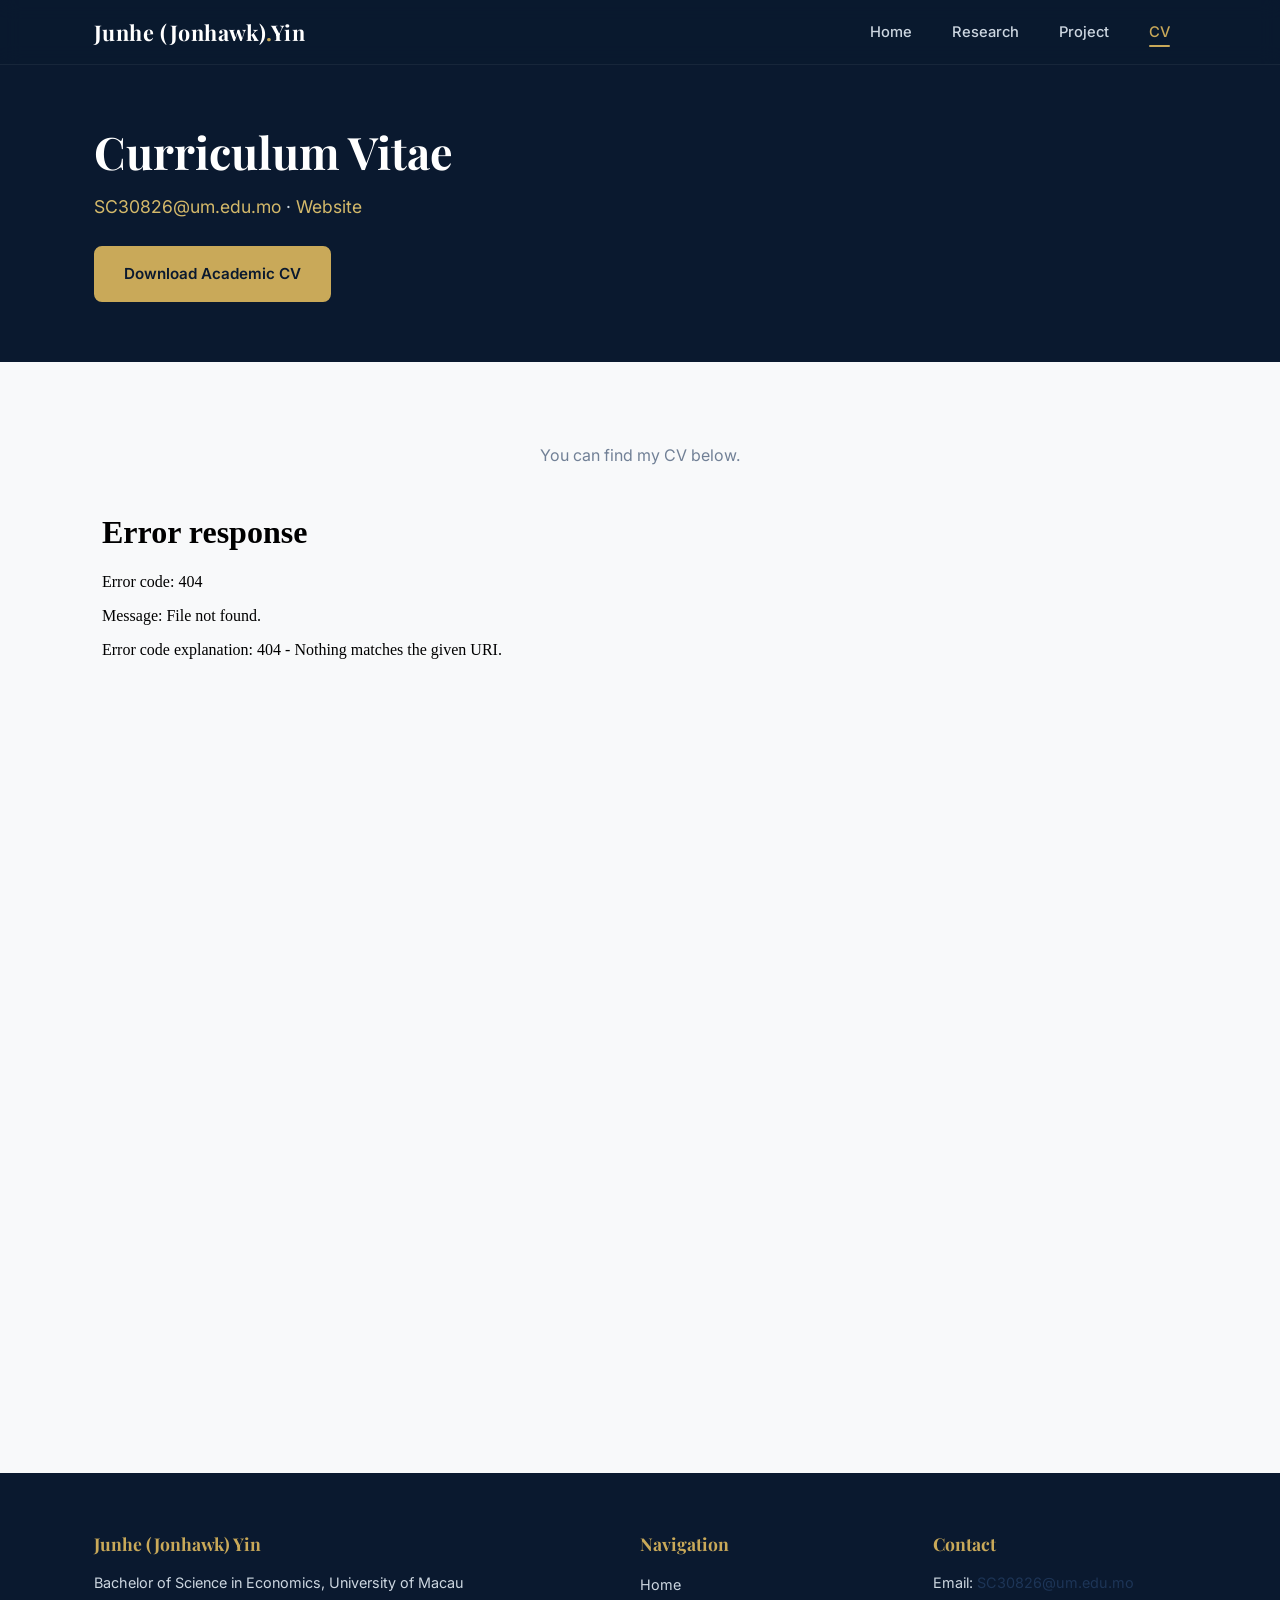
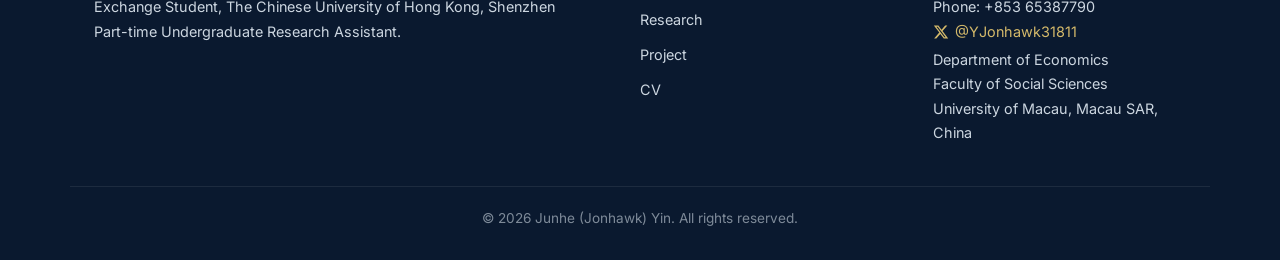
==== commit 2af0d7c3: "update" ====
--- a/CV.html
+++ b/CV.html
@@ -48,9 +48,7 @@
         <div class="container">
             <p style="text-align: center; margin-bottom: 24px; color: var(--text-muted);">You can find my CV below.</p>
             <div class="pdf-container reveal" data-delay="100">
-                <object data="YIN_CV.pdf" type="application/pdf" width="100%" height="900px" style="display: block;">
-                    <embed src="YIN_CV.pdf#view=FitH" type="application/pdf" width="100%" height="900px" />
-                </object>
+                <iframe src="YIN_CV.pdf#view=FitH&toolbar=0&navpanes=0&scrollbar=1&zoom=90" width="100%" height="900px" style="border: none; display: block;"></iframe>
             </div>
         </div>
     </section>
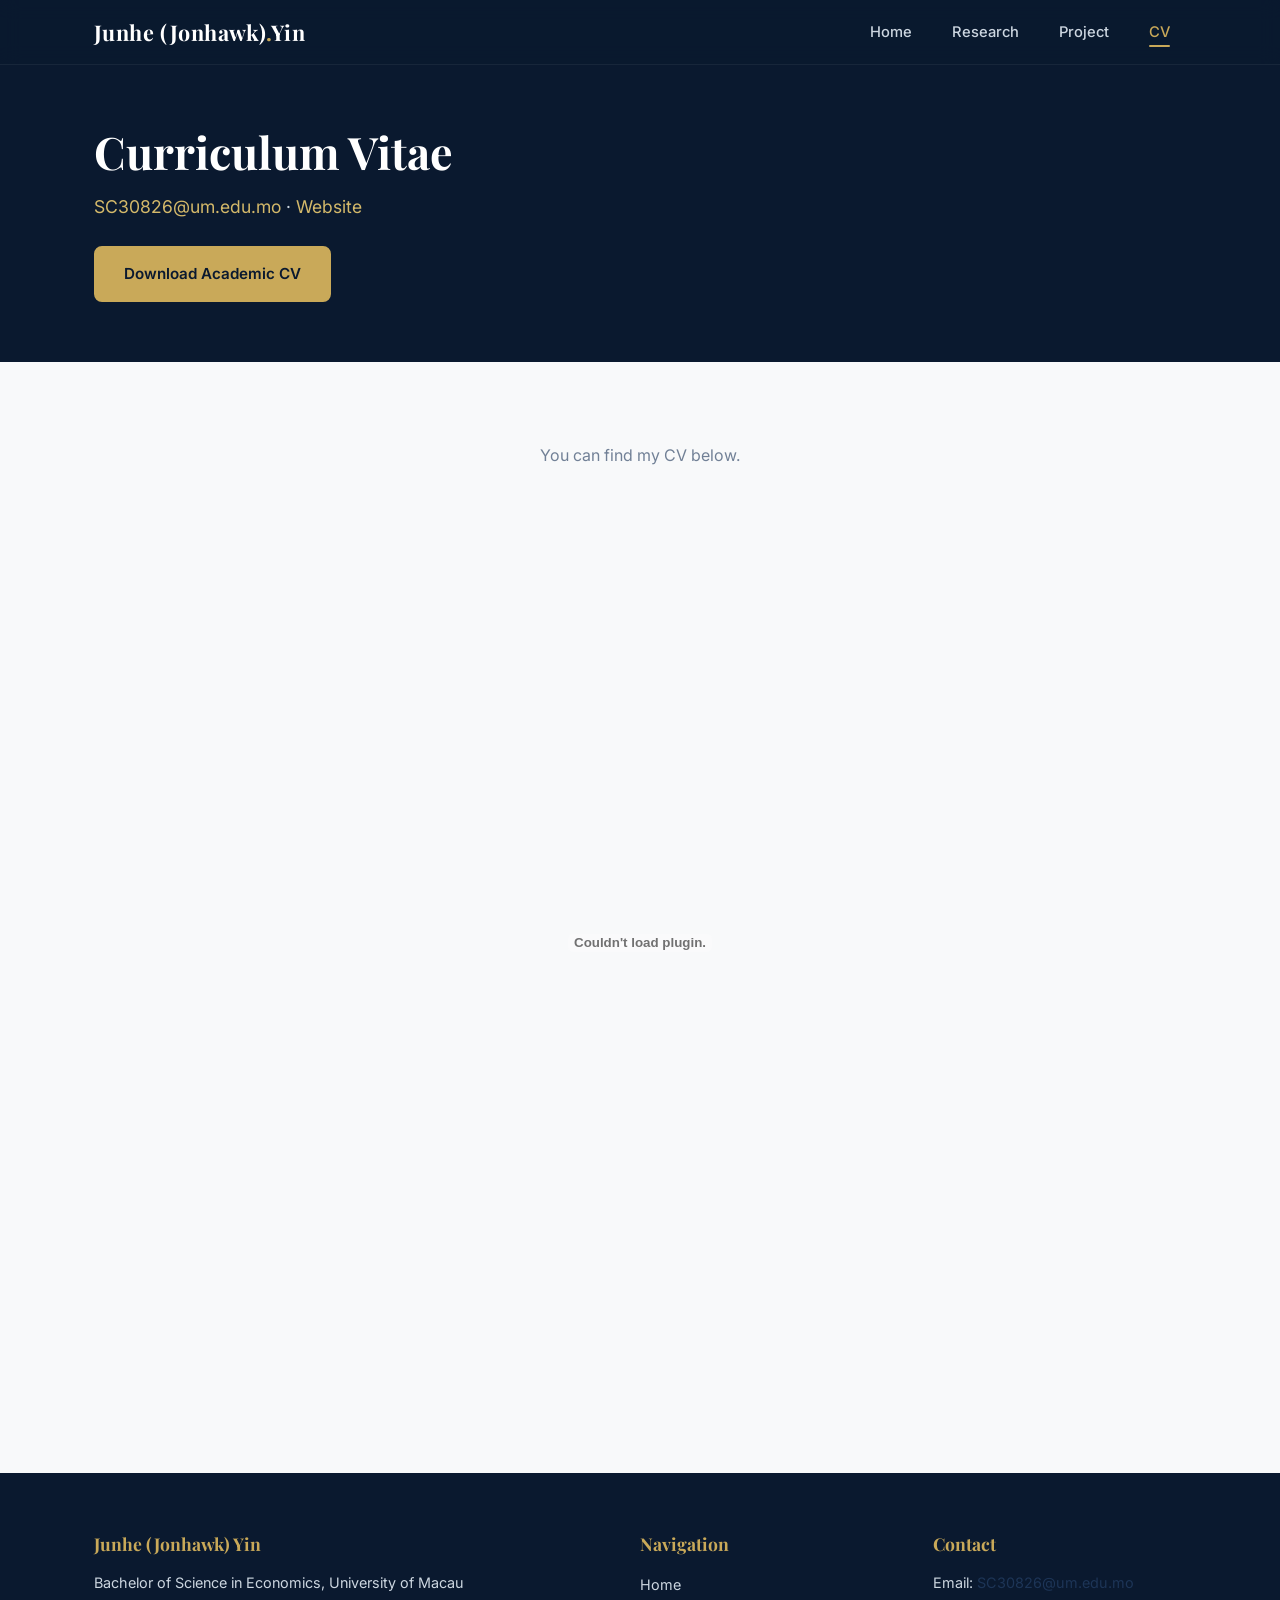
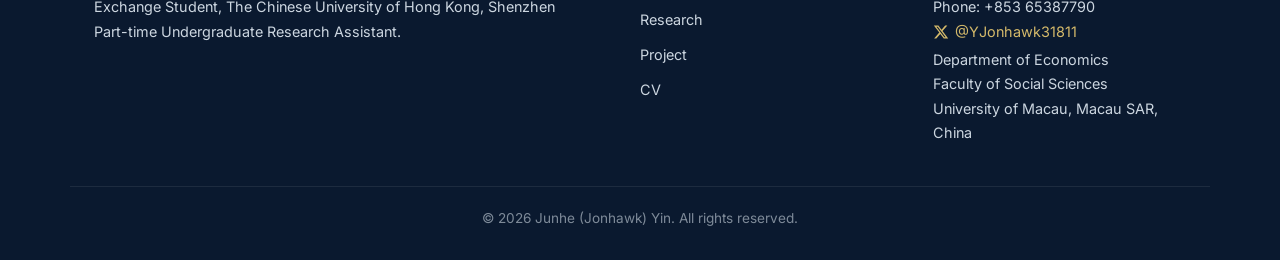
==== commit 533c16f1: "update" ====
--- a/CV.html
+++ b/CV.html
@@ -48,7 +48,9 @@
         <div class="container">
             <p style="text-align: center; margin-bottom: 24px; color: var(--text-muted);">You can find my CV below.</p>
             <div class="pdf-container reveal" data-delay="100">
-                <iframe src="YIN_CV.pdf#view=FitH&toolbar=0&navpanes=0&scrollbar=1&zoom=90" width="100%" height="900px" style="border: none; display: block;"></iframe>
+                <object data="YIN_CV.pdf" type="application/pdf" width="100%" height="900px" style="display: block;">
+                    <embed src="YIN_CV.pdf#view=FitH" type="application/pdf" width="100%" height="900px" />
+                </object>
             </div>
         </div>
     </section>
